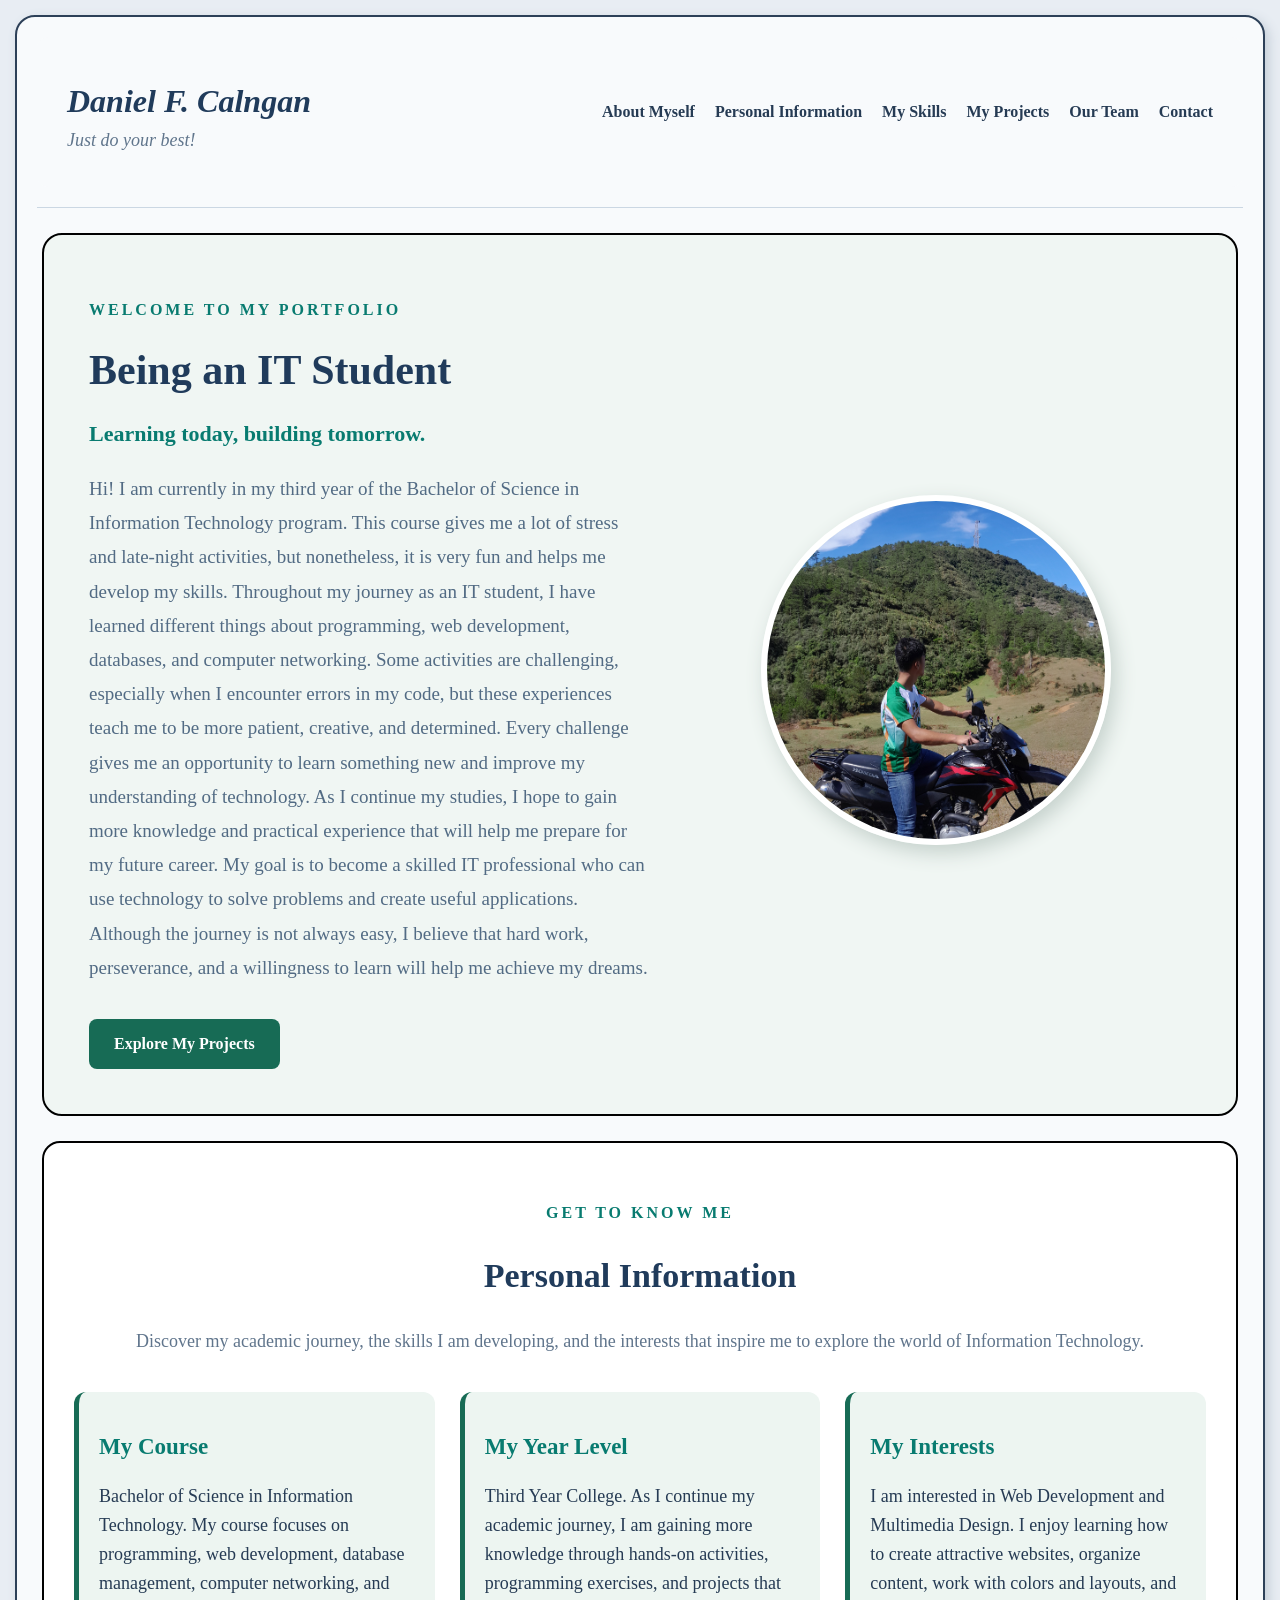
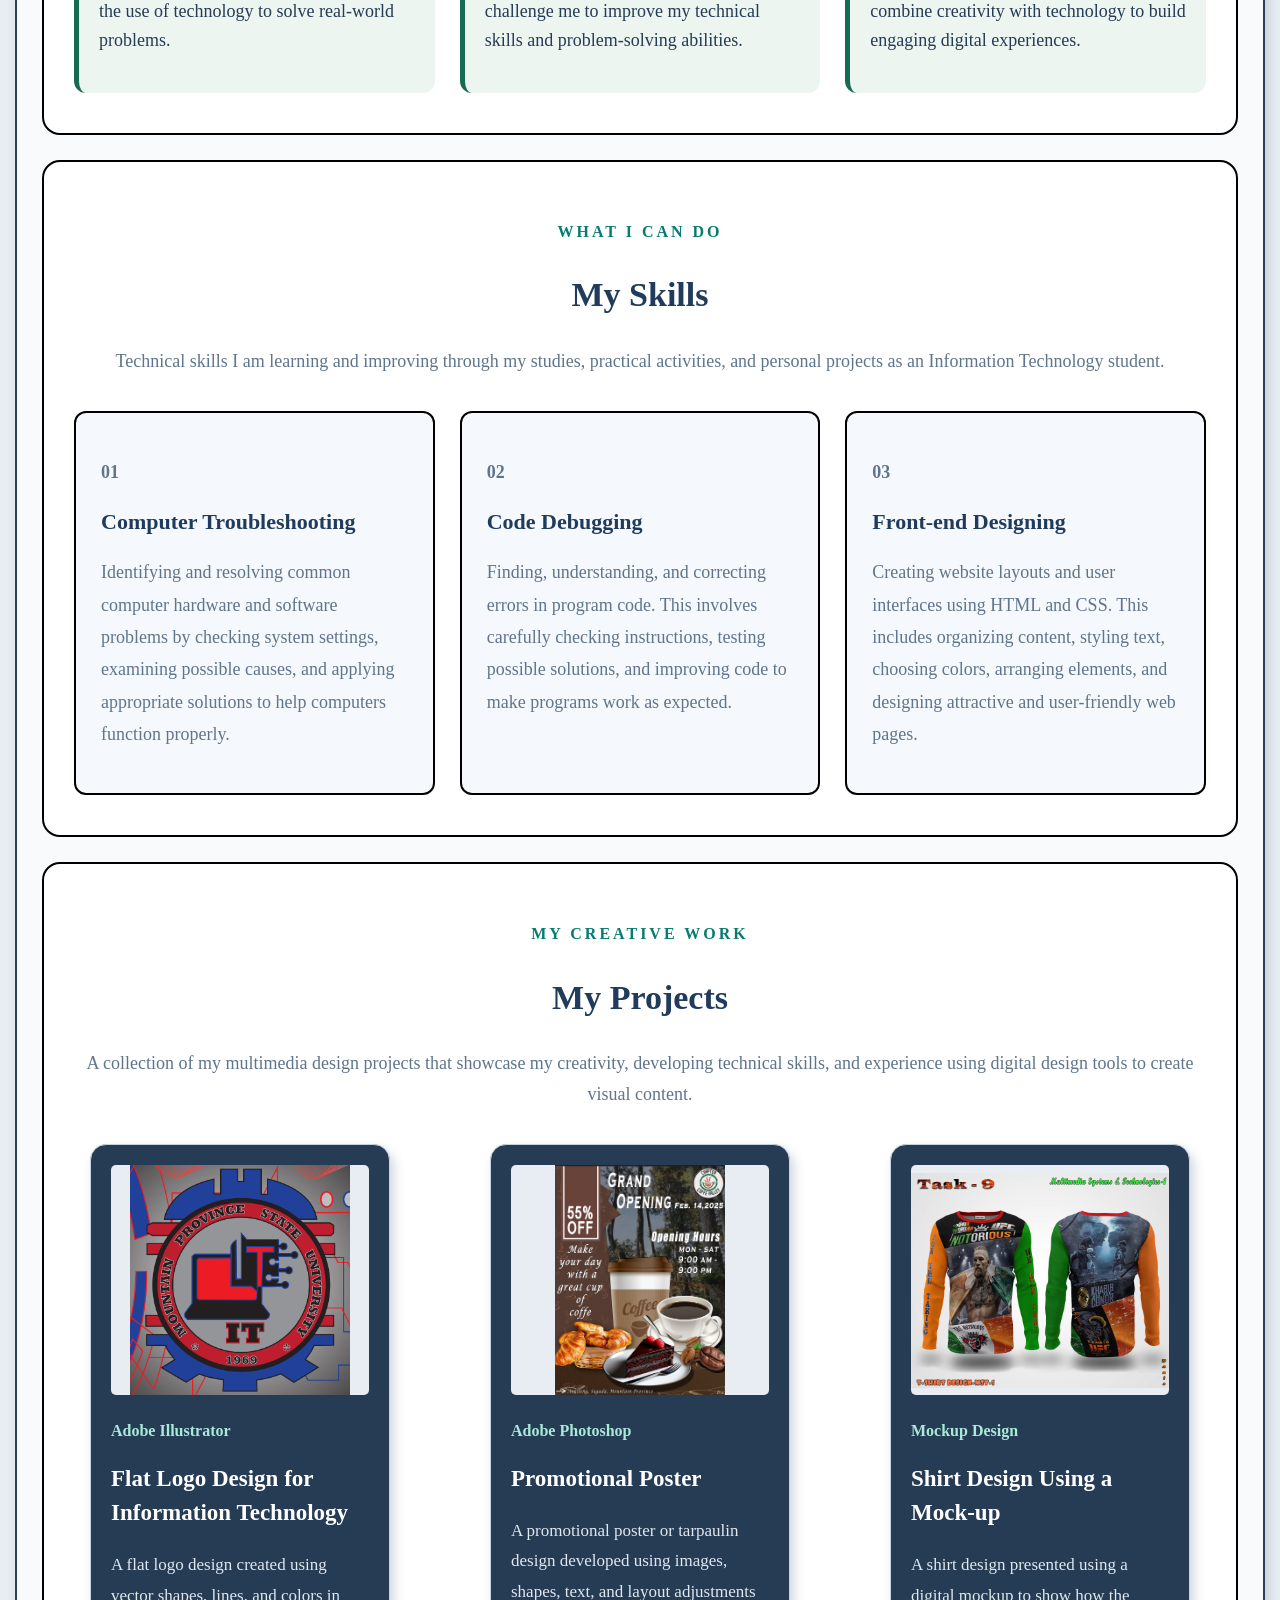
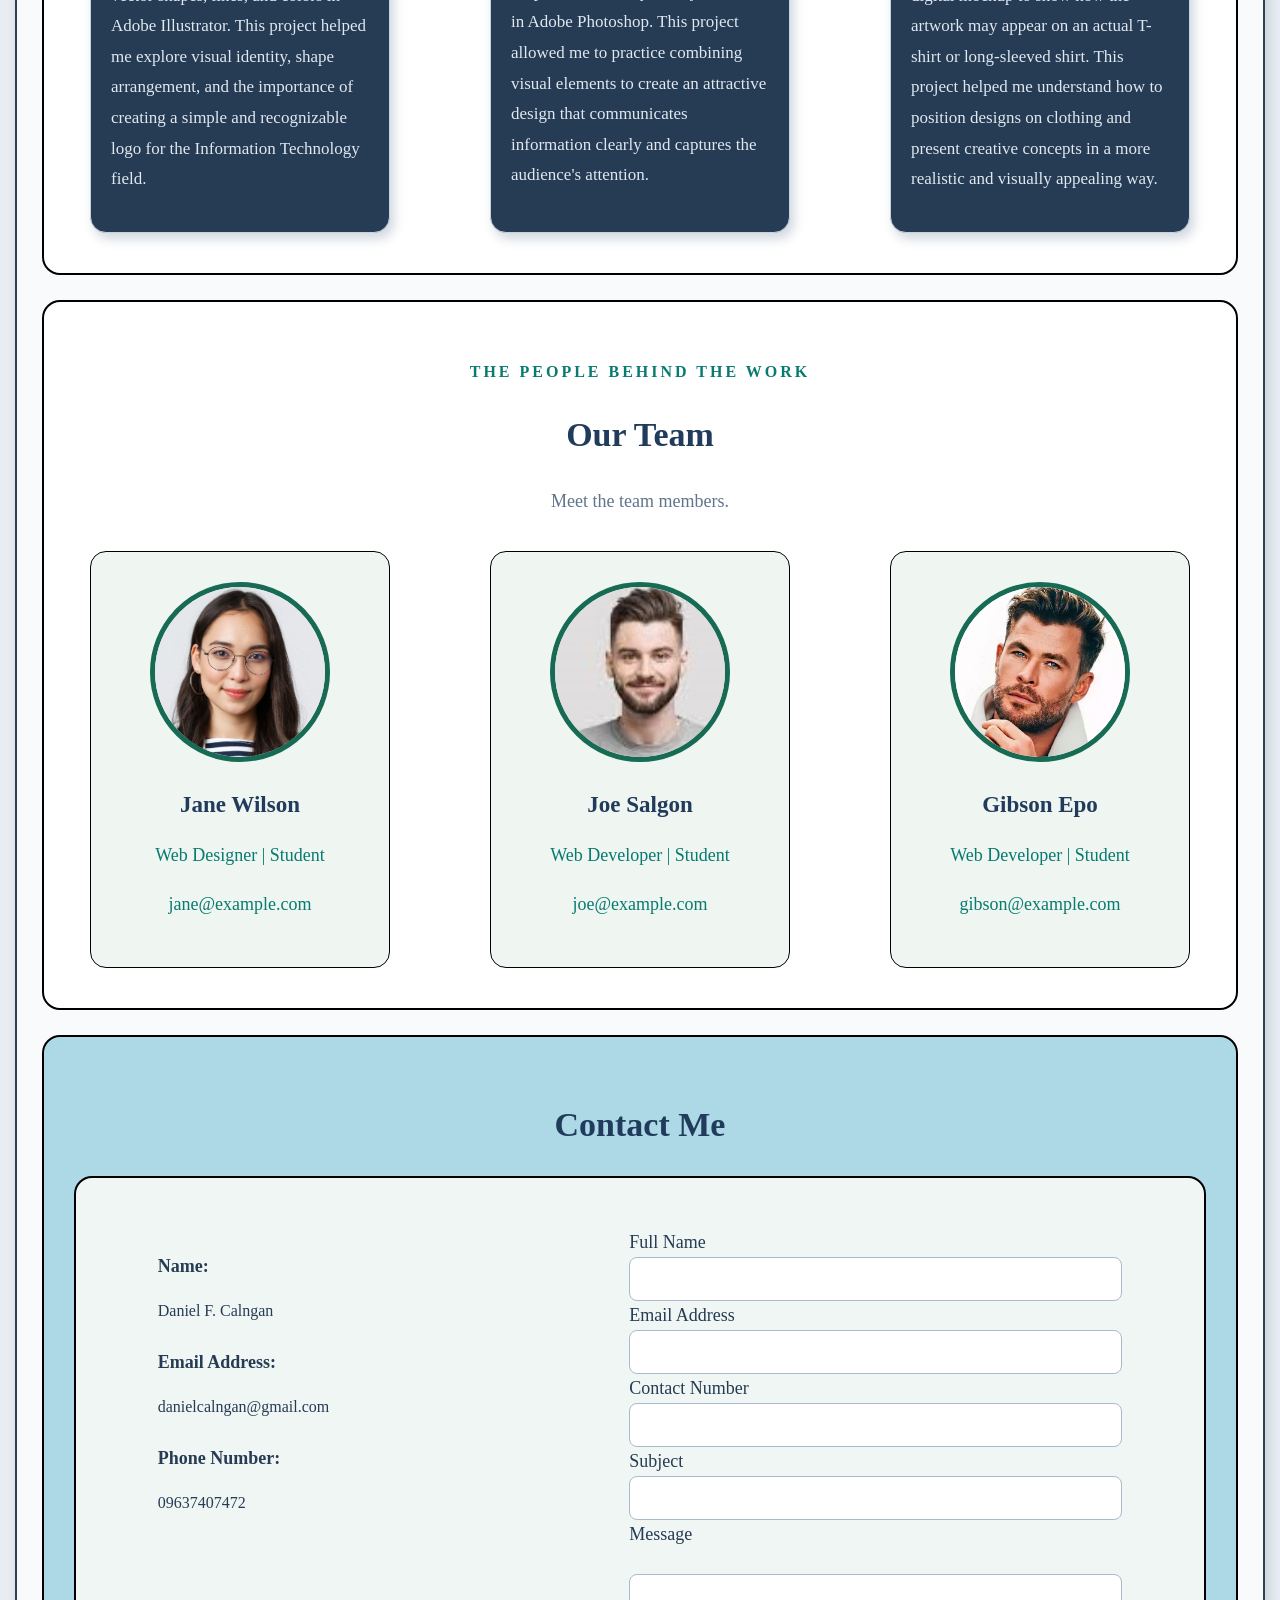
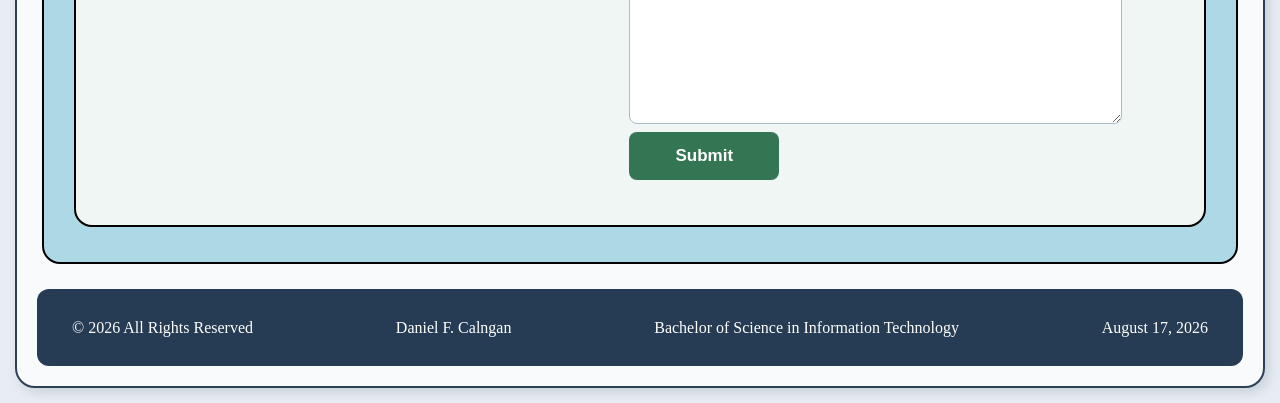
==== index.html @ 80b0f832 "Add files via upload" ====
<!DOCTYPE html>
<html lang="en">

<head>

    <meta charset="UTF-8">
    <meta name="viewport" content="width=device-width, initial-scale=1.0">
    <title>Daniel's Portfolio</title>
    <link rel="stylesheet" href="css.css">
   
</head>

<body>

    <main>

        <header>

            <div>
                <h2>Daniel F. Calngan</h2>
                <h3>Just do your best!</h3>
            </div>

            <!-- navigation menu -->
            <nav>
                <ul>
                    <li><a href="#about">About Myself</a></li>
                    <li><a href="#PersonalInformation">Personal Information</a></li>
                    <li><a href="#MySkills">My Skills</a></li>
                    <li><a href="#projects">My Projects</a></li>
                    <li><a href="#myTeams">Our Team</a></li>
                    <li><a href="#ContactForm">Contact</a></li>
                </ul>
            </nav>

        </header>

        <hr>

        <!--this is about myself section -->
        <section id="about">

            <div class="about-content">

                <!-- introduction di webpage ko -->
                <div class="about-text">

                    <p class="section-label">WELCOME TO MY PORTFOLIO</p>
                    <h1>Being an IT Student</h1>
                    <h3 class="about-subtitle">Learning today, building tomorrow.</h3>
                    <p class="myself">Hi! I am currently in my third year of the Bachelor of Science in Information Technology program. This course gives me a lot of stress and late-night activities, but nonetheless, it is very fun and helps me develop my skills.

Throughout my journey as an IT student, I have learned different things about programming, web development, databases, and computer networking. Some activities are challenging, especially when I encounter errors in my code, but these experiences teach me to be more patient, creative, and determined. Every challenge gives me an opportunity to learn something new and improve my understanding of technology.

As I continue my studies, I hope to gain more knowledge and practical experience that will help me prepare for my future career. My goal is to become a skilled IT professional who can use technology to solve problems and create useful applications. Although the journey is not always easy, I believe that hard work, perseverance, and a willingness to learn will help me achieve my dreams.</p>
                    <a href="#projects" class="project-button">Explore My Projects</a>

                </div>

                <!-- my profile image -->
                <div class="about-image">

                    <img src="images/20240504_090543.jpg"alt="My profile">

                </div>

            </div>

        </section>
        
        <!-- persoanal information section -->
        
<section id="PersonalInformation">

    <p class="section-label">GET TO KNOW ME</p>

    <h1>Personal Information</h1>

    <p class="section-description">
        Discover my academic journey, the skills I am developing,
        and the interests that inspire me to explore the world
        of Information Technology.
    </p>

    <!-- personal information card -->
    <div class="information-cards">

        <!-- course card -->
        <div class="information-card">

            <h2>My Course</h2>

            <p>
                Bachelor of Science in Information Technology.
                My course focuses on programming, web development,
                database management, computer networking, and
                the use of technology to solve real-world problems.
            </p>

        </div>

        <!-- year level card -->
        <div class="information-card">

            <h2>My Year Level</h2>

            <p>
                Third Year College. As I continue my academic journey,
                I am gaining more knowledge through hands-on activities,
                programming exercises, and projects that challenge me
                to improve my technical skills and problem-solving abilities.
            </p>

        </div>

        <!-- interest card -->
        <div class="information-card">

            <h2>My Interests</h2>

            <p>
                I am interested in Web Development and Multimedia Design.
                I enjoy learning how to create attractive websites,
                organize content, work with colors and layouts, and
                combine creativity with technology to build engaging
                digital experiences.
            </p>

        </div>

    </div>

</section>


        <!-- my skill section -->
       
<section id="MySkills">

    <p class="section-label">WHAT I CAN DO</p>

    <h1>My Skills</h1>

    <p class="section-description">
        Technical skills I am learning and improving through
        my studies, practical activities, and personal projects
        as an Information Technology student.
    </p>

    <!-- skills cards -->
    <div class="skill-cards">

        <div class="skill-card">

            <p class="skill-number">01</p>

            <h2>Computer Troubleshooting</h2>

            <p>
                Identifying and resolving common computer hardware
                and software problems by checking system settings,
                examining possible causes, and applying appropriate
                solutions to help computers function properly.
            </p>

        </div>

        <div class="skill-card">

            <p class="skill-number">02</p>

            <h2>Code Debugging</h2>

            <p>
                Finding, understanding, and correcting errors in
                program code. This involves carefully checking
                instructions, testing possible solutions, and
                improving code to make programs work as expected.
            </p>

        </div>

        <div class="skill-card">

            <p class="skill-number">03</p>

            <h2>Front-end Designing</h2>

            <p>
                Creating website layouts and user interfaces using
                HTML and CSS. This includes organizing content,
                styling text, choosing colors, arranging elements,
                and designing attractive and user-friendly web pages.
            </p>

        </div>

    </div>

</section>


        <!-- my project sections -->
        
<section id="projects">

    <p class="category">MY CREATIVE WORK</p>

    <h1>My Projects</h1>

    <p class="section-description">
        A collection of my multimedia design projects that showcase
        my creativity, developing technical skills, and experience
        using digital design tools to create visual content.
    </p>

    <!-- project grid -->
    <div class="project-grid">

        <!-- FIRST PROJECT CARD -->
        <div class="project-card">

            <img src="images/Screenshot 2026-09-29 202754.png"
                 alt="Information Technology logo design">

            <h3>Adobe Illustrator</h3>

            <h2>Flat Logo Design for Information Technology</h2>

            <p>
                A flat logo design created using vector shapes,
                lines, and colors in Adobe Illustrator. This project
                helped me explore visual identity, shape arrangement,
                and the importance of creating a simple and
                recognizable logo for the Information Technology field.
            </p>

        </div>

        <!-- SECOND PROJECT CARD -->
        <div class="project-card">

            <img src="images/Promotional.png"
                 alt="Promotional poster design">

            <h3>Adobe Photoshop</h3>

            <h2>Promotional Poster</h2>

            <p>
                A promotional poster or tarpaulin design developed
                using images, shapes, text, and layout adjustments
                in Adobe Photoshop. This project allowed me to
                practice combining visual elements to create an
                attractive design that communicates information
                clearly and captures the audience's attention.
            </p>

        </div>

        <!-- THIRD PROJECT CARD -->
        <div class="project-card">

            <img src="images/ShirtDesign.png"
                 alt="Shirt mockup design">

            <h3>Mockup Design</h3>

            <h2>Shirt Design Using a Mock-up</h2>

            <p>
                A shirt design presented using a digital mockup
                to show how the artwork may appear on an actual
                T-shirt or long-sleeved shirt. This project helped
                me understand how to position designs on clothing
                and present creative concepts in a more realistic
                and visually appealing way.
            </p>

        </div>

    </div>

</section>




        <!-- our team section -->
        <section id="myTeams">

            <p class="team-subtitle">THE PEOPLE BEHIND THE WORK
            </p>
            <h1>Our Team</h1>
            <p class="section-description">Meet the team members.</p>

            <!-- team members -->
            <div class="team-grid">

                <div class="team-card">

                    <img src="images/about.jpg"alt="Jane Wilson">

                    <h2>Jane Wilson</h2>
                    <p>Web Designer | Student</p>
                    <p>jane@example.com</p>

                </div>

                <div class="team-card">

                    <img src="images/2.jpg"alt="Joe Salgon">
                    <h2>Joe Salgon</h2>
                    <p>Web Developer | Student</p>
                    <p>joe@example.com</p>

                </div>
 
                <div class="team-card">

                    <img src="images/1.jpg"alt="Gibson Epo">
                    <h2>Gibson Epo</h2>
                    <p>Web Developer | Student</p>
                    <p>gibson@example.com</p>

                </div>

            </div>

        </section>
        

        <!-- contact form section -->
        
       
<section class="Contacts" >

    <h2>Contact Me</h2>
        <div class="Contact-Section">
            <hr>

            <!-- CONTACT INFORMATION -->
            <div class="Contact-Example">

                <h4>Name:</h4>
                <p>Daniel F. Calngan</p>

                <h4>Email Address:</h4>
                <p>danielcalngan@gmail.com</p>

                <h4>Phone Number:</h4>
                <p>09637407472</p>

            </div>

            <!-- CONTACT FORM -->
            <form action="" class="Contact-Form">

                <label for="name">Full Name</label>
                <input type="text"
                    id="name"
                    name="name">
                <br>

                <label for="e-mail">Email Address</label>
                <input type="email"
                    id="e-mail"
                    name="email">
                <br>

                <label for="num">Contact Number</label>
                <input type="text"
                    id="num"
                    name="number">
                <br>

                <label for="sub">Subject</label>
                <input type="text"
                    id="sub"
                    name="subject">
                <br>

                <label for="message">Message</label>
                <br>

                <textarea name="mess"
                        id="message"
                        rows="5"
                        cols="50"></textarea>
                <br>

                <button type="submit">Submit</button>

            </form>
        </div>
</section>

       

        <!-- footer section -->
        <footer>

            <p>&copy; 2026 All Rights Reserved</p>
            <p>Daniel F. Calngan</p>
            <p>Bachelor of Science in Information Technology</p>
            <p>August 17, 2026</p>

        </footer>

    </main>

</body>

</html>
---- css.css ----
html {
    font-family: "Times New Roman", Times, serif;
    scroll-behavior: smooth;
}

* {
    box-sizing: border-box;
}

body {
    margin: 0;
    padding: 15px;
    background-color: #e8edf3;
    color: #26364a;
    line-height: 1.6;
}

/* main container section */
main {
    border: 2px solid #2d4058;
    border-radius: 20px;
    padding: 20px;
    background-color: #f8fafc;
    box-shadow: 4px 4px 12px #c5ced8;
}

/* header section */
header {
    display: flex;
    justify-content: space-between;
    align-items: center;
    flex-wrap: wrap;
    gap: 15px;
    padding: 15px 30px;
    background-color: #f8fafc;
    border-radius: 12px;
}

header h2 {
    color: #203b5b;
    font-size: 32px;
    font-style: italic;
    margin-bottom: 0;
}

header h3 {
    color: #60758c;
    font-size: 18px;
    font-weight: normal;
    font-style: italic;
    margin-top: 5px;
}

/* navigation menu section */
nav ul {
    display: flex;
    justify-content: center;
    flex-wrap: wrap;
    gap: 20px;
    padding: 0;
    margin: 0;
}

nav li {
    list-style: none;
}

nav a {
    color: #263b54;
    text-decoration: none;
    font-weight: bold;
    transition: 0.3s;
}

nav a:hover {
    color: #087b70;
}

hr {
    border: none;
    border-top: 1px solid #cbd7e3;
    margin: 20px 0;
}

/* general section */
section {
    margin: 25px 5px;
    padding: 35px 30px;
    background-color: white;
    border: 1px solid #d2dce7;
    border-radius: 18px;
    text-align: center;
}

h1 {
    color: #203b5b;
    font-size: 34px;
    font-weight: bold;
    line-height: 1.3;
}

h2 {
    color: #203b5b;
    font-size: 23px;
    line-height: 1.4;
}

h3 {
    line-height: 1.4;
}

p {
    line-height: 1.7;
}

.section-label {
    color: #087b70;
    font-size: 16px;
    font-weight: bold;
    letter-spacing: 3px;
}

.section-description {
    color: #60758c;
    font-size: 18px;
    margin-bottom: 35px;
}


/* about myself section */
#about {
    background-color: #f0f6f3;
    border: solid black 2px;
    border-radius: 20px;
    padding: 45px;
    text-align: left;
}

.about-content {
    display: flex;
    justify-content: space-between;
    align-items: center;
    flex-wrap: wrap;
    gap: 30px;
}

.about-text {
    flex: 1 1 300px;
}

#about h1 {
    color: #203b5b;
    font-size: 42px;
    font-style: normal;
    margin: 20px 0;
}

.about-subtitle {
    color: #087b70;
    font-size: 22px;
    font-style: normal;
}

.myself {
    color: #526b84;
    font-size: 19px;
    font-weight: normal;
    font-style: normal;
    line-height: 1.8;
}

.about-image {
    flex: 1 1 250px;
    text-align: center;
}

.about-image img {
    width: 100%;
    max-width: 350px;
    height: 350px;
    object-fit: cover;
    border: 6px solid white;
    border-radius: 50%;
    box-shadow: 5px 8px 20px #c5d1cc;
}

.project-button {
    display: inline-block;
    margin-top: 15px;
    padding: 12px 25px;
    background-color: #176b55;
    color: white;
    text-decoration: none;
    font-weight: bold;
    border-radius: 8px;
    transition: 0.3s;
}

.project-button:hover {
    background-color: #10513f;
    transform: translateY(-4px);
    box-shadow: 0 6px 12px #9aabb9;
}



/* my personal infomation flexbox section */
#PersonalInformation {
    border: solid black 2px;
    background-color: white;
    padding: 40px 30px;
}

#PersonalInformation > h1 {
    color: #203b5b;
    font-size: 34px;
    font-style: normal;
}

.information-cards {
    display: flex;
    flex-wrap: wrap;
    gap: 25px;
    margin-top: 30px;
}

.information-card {
    flex: 1 1 250px;
    padding: 20px;
    text-align: left;
    background-color: #edf5f1;
    border-left: 5px solid #176b55;
    border-radius: 12px;
    transition: 0.3s;
}

.information-card h2 {
    color: #087b70;
    font-size: 23px;
    font-style: normal;
}

.information-card p {
    color: #263b54;
    font-size: 18px;
    line-height: 1.6;
}

.information-card:hover {
    background-color: #dcece3;
    transform: translateY(-8px);
    box-shadow: 0 10px 20px #b5c5bc;
}



/* my skills flexbox section */
#MySkills {
    border: solid black 2px;
    background-color: white;
    padding: 40px 30px;
}

#MySkills > h1 {
    color: #203b5b;
    font-size: 34px;
    font-style: normal;
}

.skill-cards {
    display: flex;
    flex-wrap: wrap;
    gap: 25px;
    margin-top: 30px;
}

.skill-card {
    flex: 1 1 250px;
    padding: 25px;
    text-align: left;
    background-color: #f5f8fc;
    border: solid black 2px;
    border-radius: 12px;
    transition: 0.3s;
}

.skill-number {
    color: #087b70;
    font-size: 18px;
    font-weight: bold;
}

.skill-card h2 {
    color: #203b5b;
    font-size: 22px;
    font-style: normal;
}

.skill-card p {
    color: #60758c;
    font-size: 18px;
    line-height: 1.8;
}

.skill-card:hover {
    background-color: #dcece3;
    transform: translateY(-8px);
    box-shadow: 0 10px 20px #b5c5bc;
}

 
/* my project grid section */
#projects {
    border: solid black 2px;
    background-color: white;
    padding: 40px 25px;
}

#projects .category {
    color: #087b70;
    font-size: 16px;
    font-weight: bold;
    letter-spacing: 3px;
}

#projects > h1 {
    color: #203b5b;
    font-size: 34px;
    font-style: normal;
}

.project-grid {
    display: grid;
    grid-template-columns: repeat(auto-fit, min(100%, 300px));
    justify-content: center;
    gap: 100px;
    margin-top: 30px;
}

.project-card {
    padding: 20px;
    text-align: left;
    background-color: #263b54;
    border: 1px solid #c5d3df;
    border-radius: 16px;
    box-shadow: 4px 6px 12px #d0d7de;
    transition: 0.3s;
}

.project-card img {
    display: block;
    width: 100%;
    height: 230px;
    object-fit: contain;
    background-color: #e8edf3;
    border: none;
    border-radius: 5px;
}

.project-card h3 {
    color: #a9ead9;
    font-size: 16px;
    font-style: normal;
    margin-top: 25px;
}

.project-card h2 {
    color: white;
    font-size: 23px;
    font-style: normal;
    line-height: 1.5;
}

.project-card p {
    color: #e0e8f0;
    font-size: 17px;
    line-height: 1.8;
}

.project-card:hover {
    background-color: #176b55;
    transform: translateY(-10px);
    box-shadow: 0 12px 25px #9aabb9;
}


/* our grid team section */
#myTeams {
    background-color: white;
    padding: 40px 25px;
    border: solid black 2px;
}

.team-subtitle {
    color: #087b70;
    font-size: 16px;
    font-weight: bold;
    letter-spacing: 3px;
}

#myTeams > h1 {
    color: #203b5b;
    font-size: 34px;
    font-style: normal;
}

.team-grid {
    display: grid;
    grid-template-columns: repeat(auto-fit, min(100%, 300px));
    justify-content: center;
    gap: 100px;
    margin-top: 30px;
}

.team-card {
    padding: 30px 20px;
    text-align: center;
    background-color: #eff5f1;
    border: solid black 1px;
    border-radius: 16px;
    transition: 0.3s;
}

.team-card img {
    width: 180px;
    height: 180px;
    max-width: 100%;
    object-fit: cover;
    border: 5px solid #176b55;
    border-radius: 50%;
}

.team-card h2 {
    color: #203b5b;
    font-size: 23px;
    font-style: normal;
}

.team-card p {
    color: #087b70;
    font-size: 18px;
}

.team-card:hover {
    background-color: #c6e5d5;
    transform: translateY(-10px);
    box-shadow: 0 12px 25px #9aabb9;
}


/* contct form section */

/* CONTACT SECTION */

.Contacts{
    border: solid black 2px;
    background-color: lightblue;
}
.Contact-Section {
    display: flex;
    flex-wrap: wrap;
    justify-content: center;
    background-color: #f0f6f3;
    padding: 45px 25px;
    border-radius: 18px;
    border: solid black 2px;
}

/* CONTACT HEADING */
.Contacts h2 {
    text-align: center;
    color: #203b5b;
    font-size: 34px;
    font-weight: bold;
}

/* CONTACT INFORMATION */
.Contact-Example {
    margin-top: 5px;
    color: #263b54;
}

.Contact-Example h4 {
    font-size: 18px;
    font-weight: bold;
    margin-bottom: 5px;
    text-align: left;
}

.Contact-Example p {
    font-size: 16px;
    margin-bottom: 20px;
    text-align: left;
}

/* CONTACT FORM */
.Contact-Form {
    margin-top: 5px;
    margin-left: 300px;
    max-width: 650px;
    text-align: left;
}

/* FORM LABELS */
.Contact-Form label {
    display: block;
    
    color: #263b54;
    font-size: 18px;
}

/* INPUT FIELDS */
.Contact-Form input {
    width: 100%;
    padding: 12px; 
    border: 1px solid #aabaca;
    border-radius: 8px;
    background-color: white;
    font-size: 16px;
}

/* MESSAGE BOX */
.Contact-Form textarea {
    height: 150px;
    border: 1px solid #aabaca;
    border-radius: 8px;
    background-color: white;
    font-size: 16px;
    font-family: Arial, sans-serif;
}

/* SUBMIT BUTTON */
.Contact-Form button {
    width: 150px;
    padding: 14px;
    background-color: #347653;
    color: white;
    border: none;
    border-radius: 8px;
    font-size: 17px;
    font-weight: bold;
    cursor: pointer;
    transition: 0.3s;
}

/* BUTTON HOVER */
.Contact-Form button:hover {
    background-color: #174d35;
    transform: scale(1.08);
    box-shadow: 0 6px 15px #9aabb9;
}


/* footer section */
footer {
    display: flex;
    justify-content: space-between;
    align-items: center;
    flex-wrap: wrap;
    gap: 15px;
    padding: 20px 30px;
    margin-top: 25px;
    background-color: #263b54;
    color: white;
    border-radius: 12px;
}

footer p {
    margin: 5px;
}
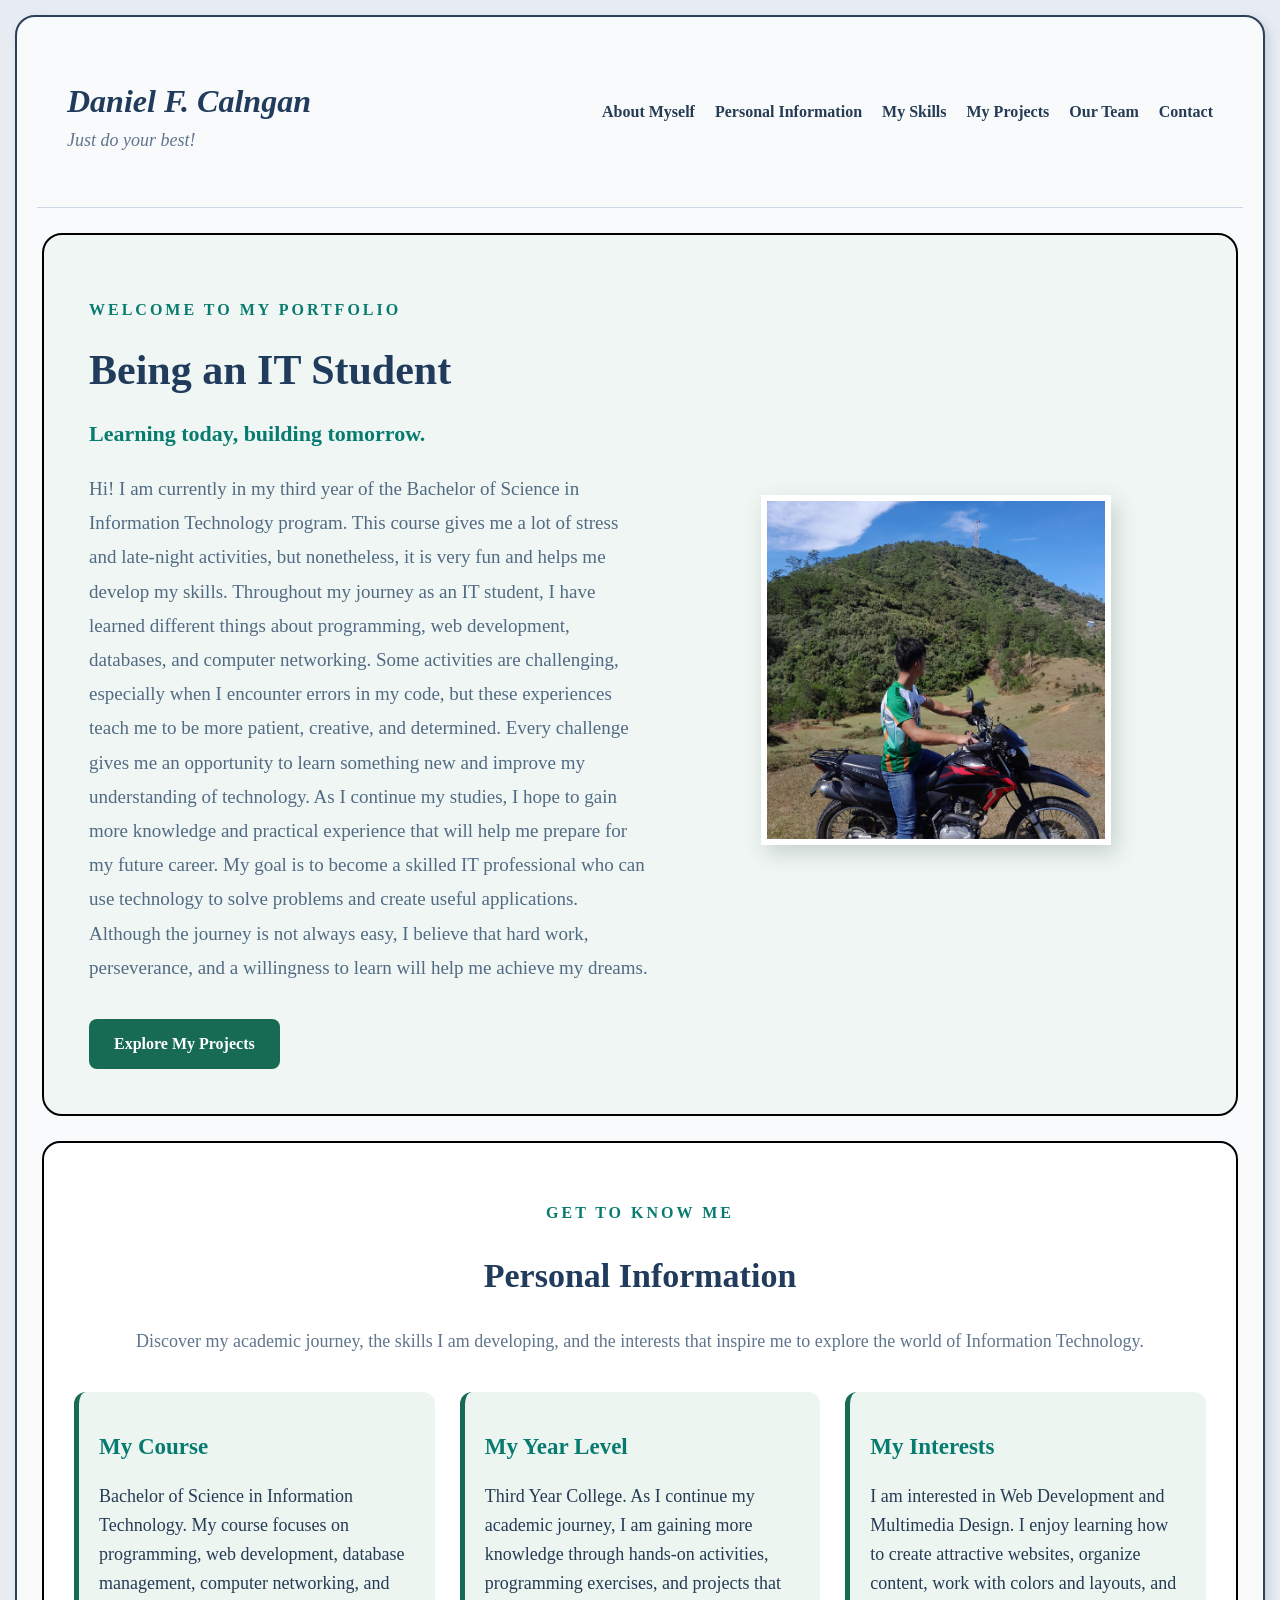
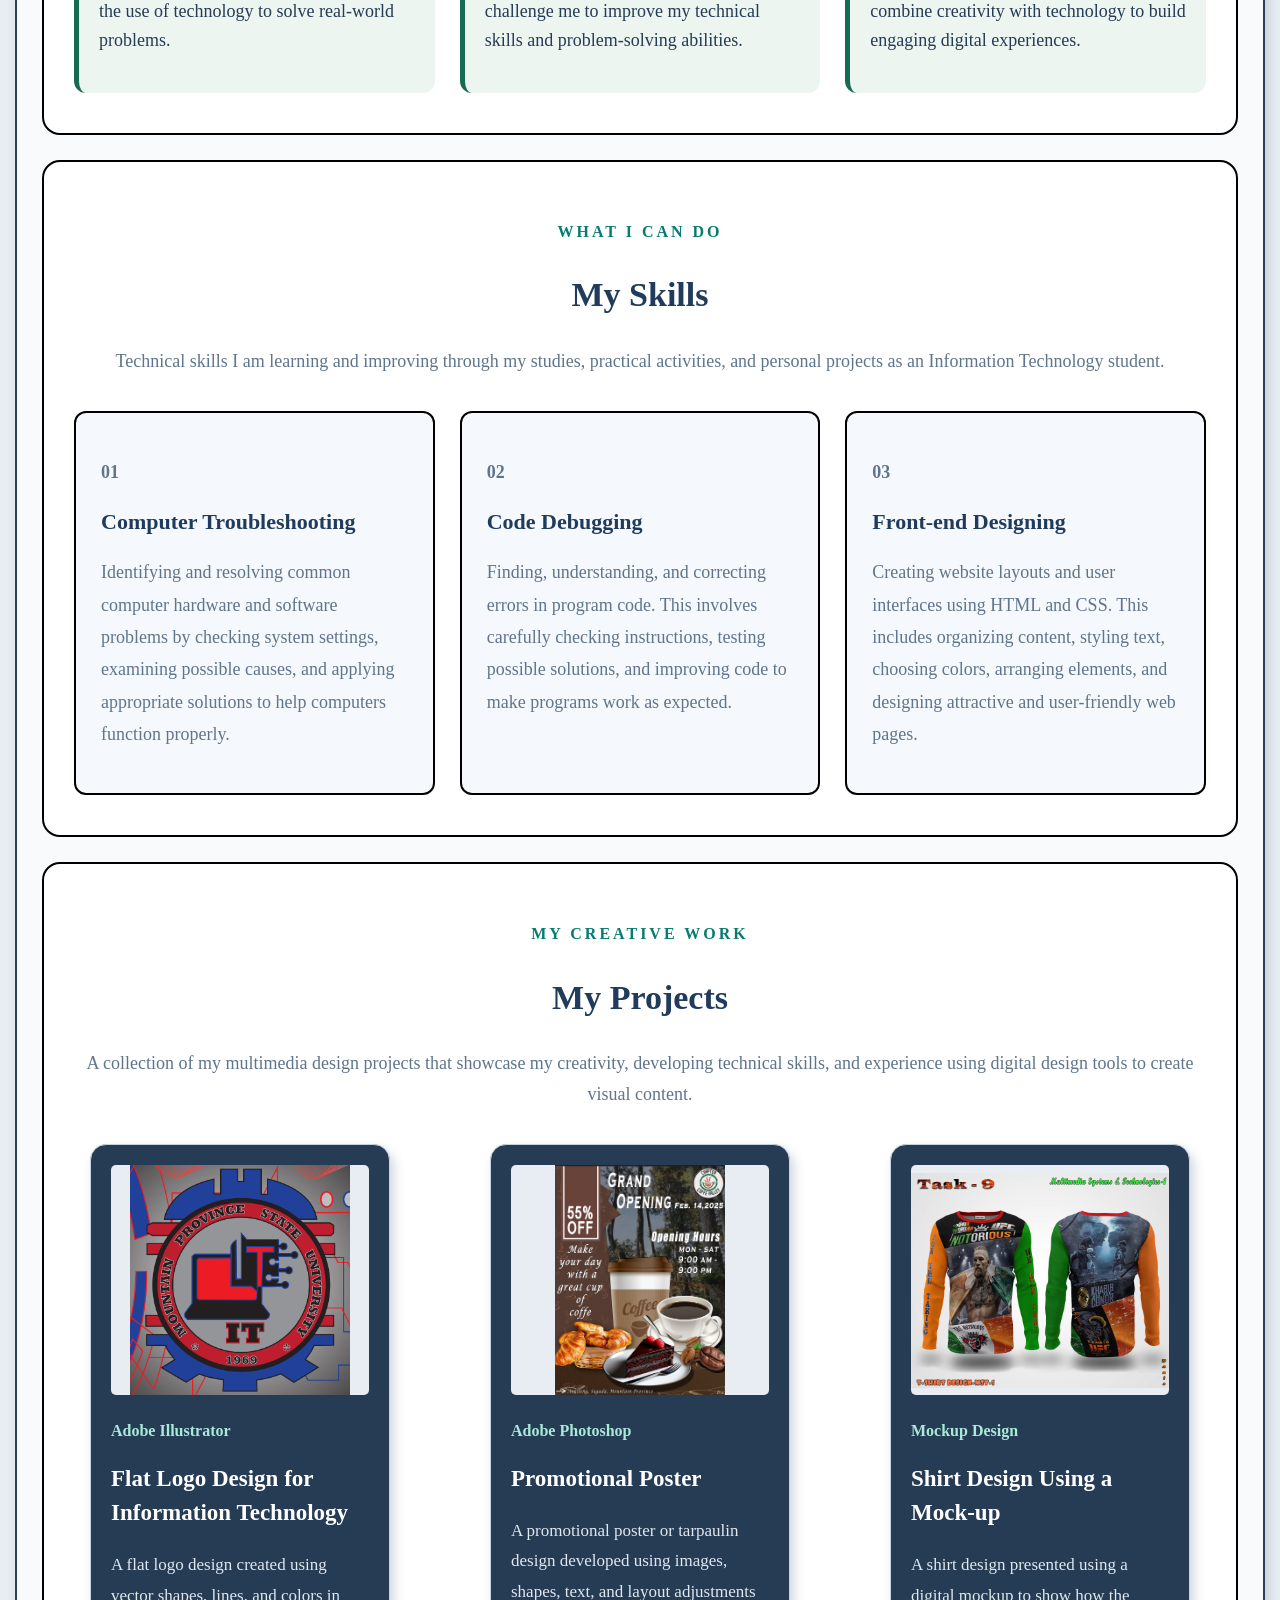
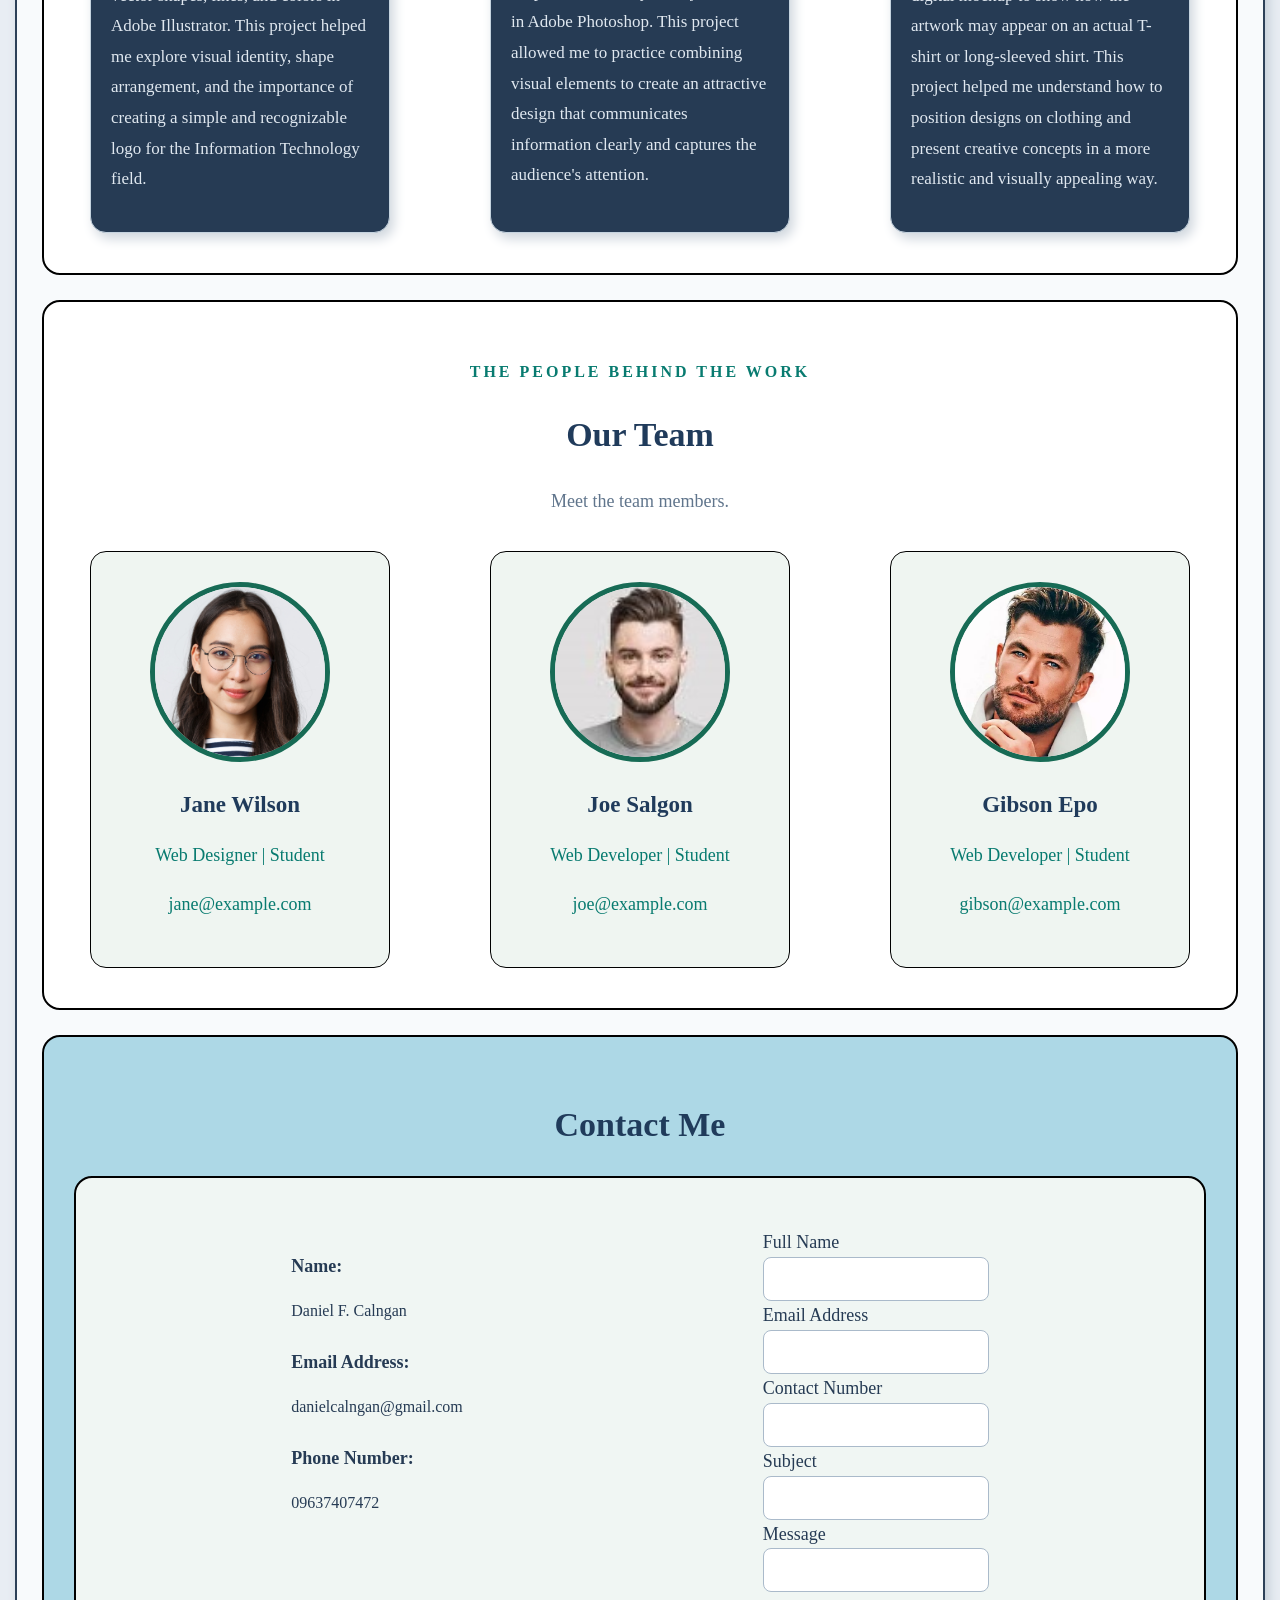
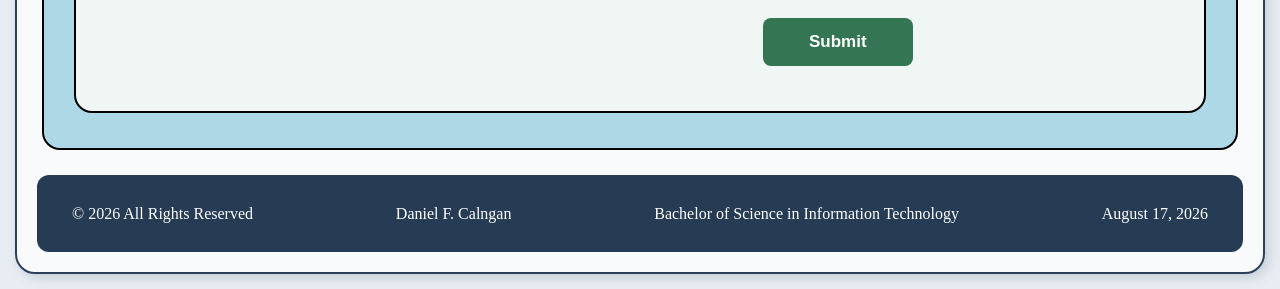
==== commit be4f7148: "Update index.html" ====
--- a/index.html
+++ b/index.html
@@ -380,16 +380,20 @@
                     name="subject">
                 <br>
 
-                <label for="message">Message</label>
-                <br>
-
-                <textarea name="mess"
-                        id="message"
-                        rows="5"
-                        cols="50"></textarea>
-                <br>
-
-                <button type="submit">Submit</button>
+                <div class="Textarea">
+                            <label for="">Message</label>
+                             <input name="mess"
+                                id="message"
+                                rows="5"
+                                cols="50"></input>
+                                <br>
+                        </div>
+                        
+                        <div class="button">
+                                <br>
+
+                        <button type="submit">Submit</button>
+                </div>
 
             </form>
         </div>
@@ -411,4 +415,4 @@
 
 </body>
 
-</html>+</html>
--- a/css.css
+++ b/css.css
@@ -180,7 +180,6 @@
     height: 350px;
     object-fit: cover;
     border: 6px solid white;
-    border-radius: 50%;
     box-shadow: 5px 8px 20px #c5d1cc;
 }
 
